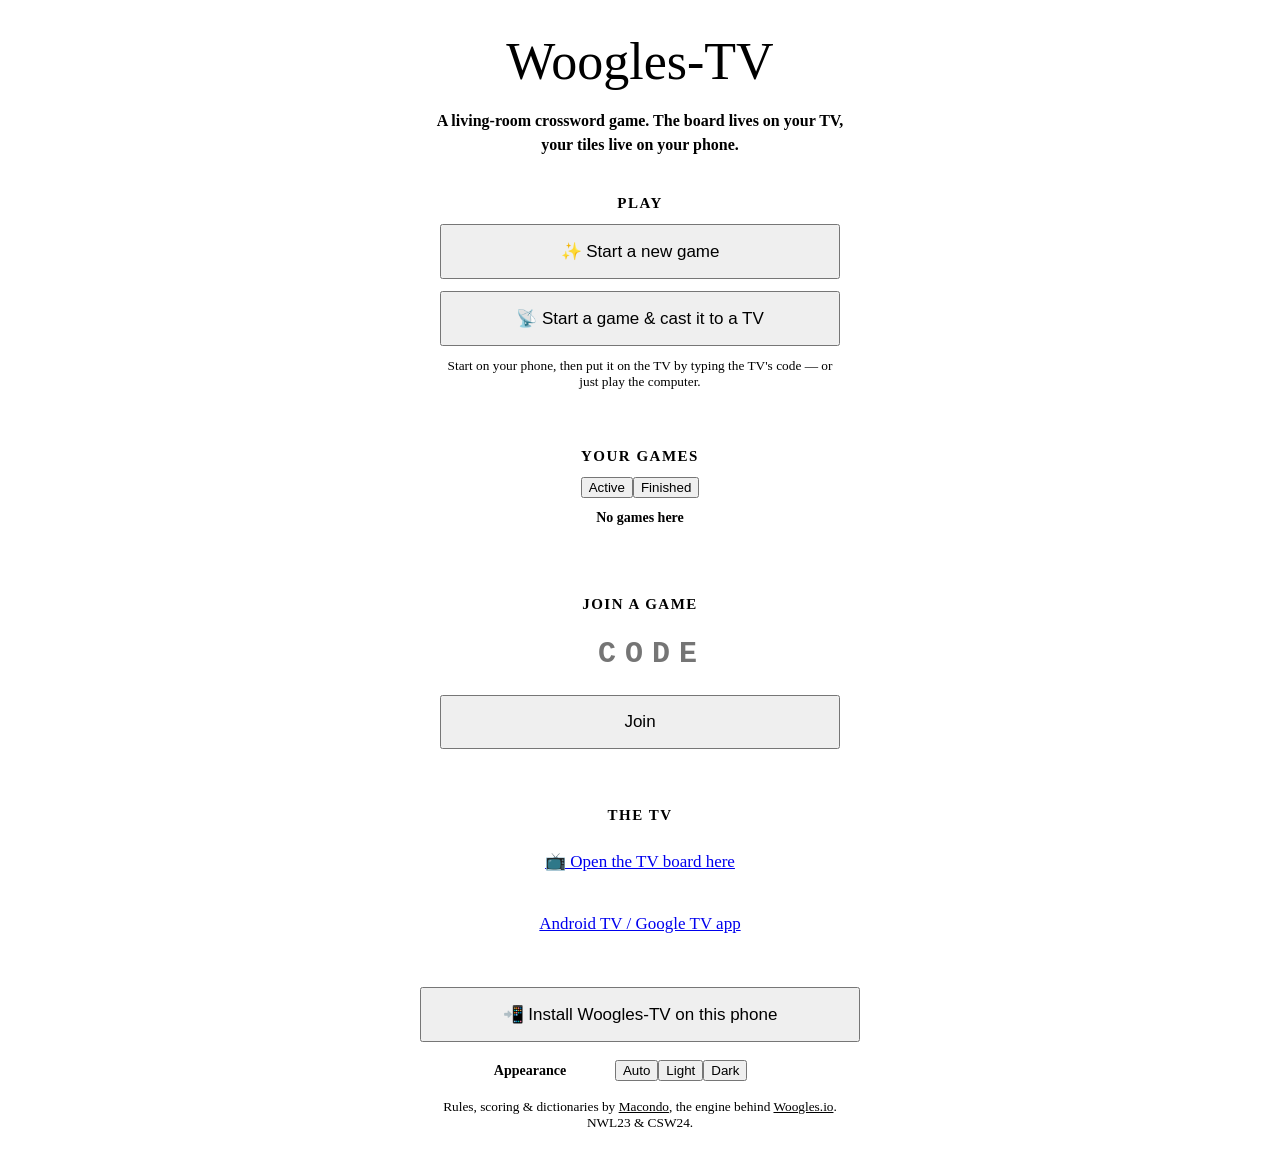
==== web/index.html @ a8b0dd12 "Backspace tile, recall returns cursor, games list filter/remove, home appearance - Phone: ⌫ Back rem" ====
<!doctype html>
<html lang="en" data-home="1"><head>
<meta charset="utf-8"><meta name="viewport" content="width=device-width,initial-scale=1,viewport-fit=cover">
<meta name="theme-color" content="#eeeeee"><meta name="referrer" content="no-referrer">
<title>Woogles-TV — living-room word game</title>
<link rel="icon" href="/static/icon.svg"><link rel="manifest" href="/manifest.webmanifest"><link rel="apple-touch-icon" href="/static/icon-192.png">
<link rel="stylesheet" href="/static/app.css">
<script src="/static/home-theme.js"></script>
<style>
 body { display: flex; min-height: 100vh; padding: 24px 16px; text-align: center; }
 main { margin: auto; width: 100%; max-width: 440px; display: flex; flex-direction: column; gap: 18px; }
 .logo { font-size: 52px; }
 .tag { color: var(--muted); font-weight: 600; margin: 0; line-height: 1.5; }
 .panel { background: var(--card); border-radius: 16px; box-shadow: var(--shadow); padding: 20px; display: flex; flex-direction: column; gap: 12px; }
 h2 { margin: 0; font-size: 15px; text-transform: uppercase; letter-spacing: .1em; color: var(--muted); }
 #code { font: inherit; font-family: "Roboto Mono", monospace; font-weight: 700; font-size: 30px; text-align: center; letter-spacing: .3em; text-transform: uppercase;
   padding: 12px; border-radius: 12px; border: 2px solid var(--line); background: var(--card2); color: var(--ink); width: 100%; }
 #code:focus { outline: none; border-color: var(--primary); }
 .btn { padding: 15px; font-size: 17px; }
 #err { color: var(--bad); font-weight: 700; margin: 0; } #err:empty { display: none; }
 .tiles { display: flex; justify-content: center; gap: 6px; }
 .tiles span { position: relative; width: 40px; height: 40px; }
 .tiles .tile { inset: 0; }
 small a { color: var(--primary); }
 .look { display: flex; align-items: center; justify-content: center; gap: 10px; font-weight: 700; font-size: 14px; }
 .look .seg { width: 210px; }
 .g { position: relative; } .g .x { width: 30px; height: 30px; border-radius: 99px; color: var(--muted); font-size: 16px; font-weight: 900; display: grid; place-items: center; }
 .g .x:hover { background: var(--card); } .g .rt { display: flex; align-items: center; gap: 6px; }
 .g .tag.old { background: transparent; color: var(--muted); }
 #gamesList:empty::after { content: "No games here"; color: var(--muted); font-weight: 600; font-size: 14px; }
 #gamesList { display: flex; flex-direction: column; gap: 8px; }
 .g { display: grid; grid-template-columns: 1fr auto; gap: 10px; align-items: center; text-align: left; padding: 12px 14px; border-radius: 12px;
   background: var(--card2); border: 1px solid var(--line); color: inherit; text-decoration: none; }
 .g .n { font-weight: 800; } .g .m { color: var(--muted); font-size: 13px; font-weight: 600; margin-top: 2px; }
 .g .sc { font-weight: 900; font-size: 18px; font-variant-numeric: tabular-nums; }
 .g .tag { display: inline-block; font-size: 11px; font-weight: 900; text-transform: uppercase; letter-spacing: .06em; padding: 1px 6px; border-radius: 5px; margin-right: 6px; background: var(--card); border: 1px solid var(--line); }
 .g .tag.turn { background: var(--primary); color: var(--primary-ink); border-color: transparent; }
 .g .tag.live { background: var(--timer-bg); color: var(--timer-ink); border-color: transparent; }
</style></head><body>
<main>
  <div class="logo"><span class="w">W</span>oogles<span class="tv">-TV</span></div>
  <p class="tag">A living-room crossword game. The board lives on your TV, your tiles live on your phone.</p>
  <div class="panel">
    <h2>Play</h2>
    <button class="btn primary" id="newBtn" type="button">✨ Start a new game</button>
    <button class="btn hidden" id="castBtn" type="button">📡 Start a game &amp; cast it to a TV</button>
    <small class="muted">Start on your phone, then put it on the TV by typing the TV's code — or just play the computer.</small>
  </div>
  <div class="panel hidden" id="myGames">
    <h2>Your games</h2>
    <div class="seg" id="gamesFilter"><button type="button" data-f="active" class="on">Active <span></span></button><button type="button" data-f="done">Finished <span></span></button></div>
    <div id="gamesList"></div>
    <small class="muted" id="gamesHint"></small>
  </div>
  <form class="panel" id="joinForm">
    <h2>Join a game</h2>
    <input id="code" maxlength="6" placeholder="CODE" autocomplete="off" autocapitalize="characters" spellcheck="false" inputmode="text" aria-label="Room code">
    <button class="btn primary">Join</button>
    <p id="err"></p>
  </form>
  <div class="panel">
    <h2>The TV</h2>
    <a class="btn" href="/tv">📺 Open the TV board here</a>
    <a class="btn ghost" href="/app">Android TV / Google TV app</a>
  </div>
  <button class="btn hidden" id="installBtn" type="button">📲 Install Woogles-TV on this phone</button>
  <div class="look"><span class="muted">Appearance</span><div class="seg" id="lookSeg"><button type="button" data-v="auto">Auto</button><button type="button" data-v="light">Light</button><button type="button" data-v="dark">Dark</button></div></div>
  <small class="muted">Rules, scoring &amp; dictionaries by <a href="https://github.com/domino14/macondo" rel="noopener">Macondo</a>, the engine behind <a href="https://woogles.io" rel="noopener">Woogles.io</a>. NWL23 &amp; CSW24.</small>
</main>
<script type="module" src="/static/index.js"></script>
</body></html>
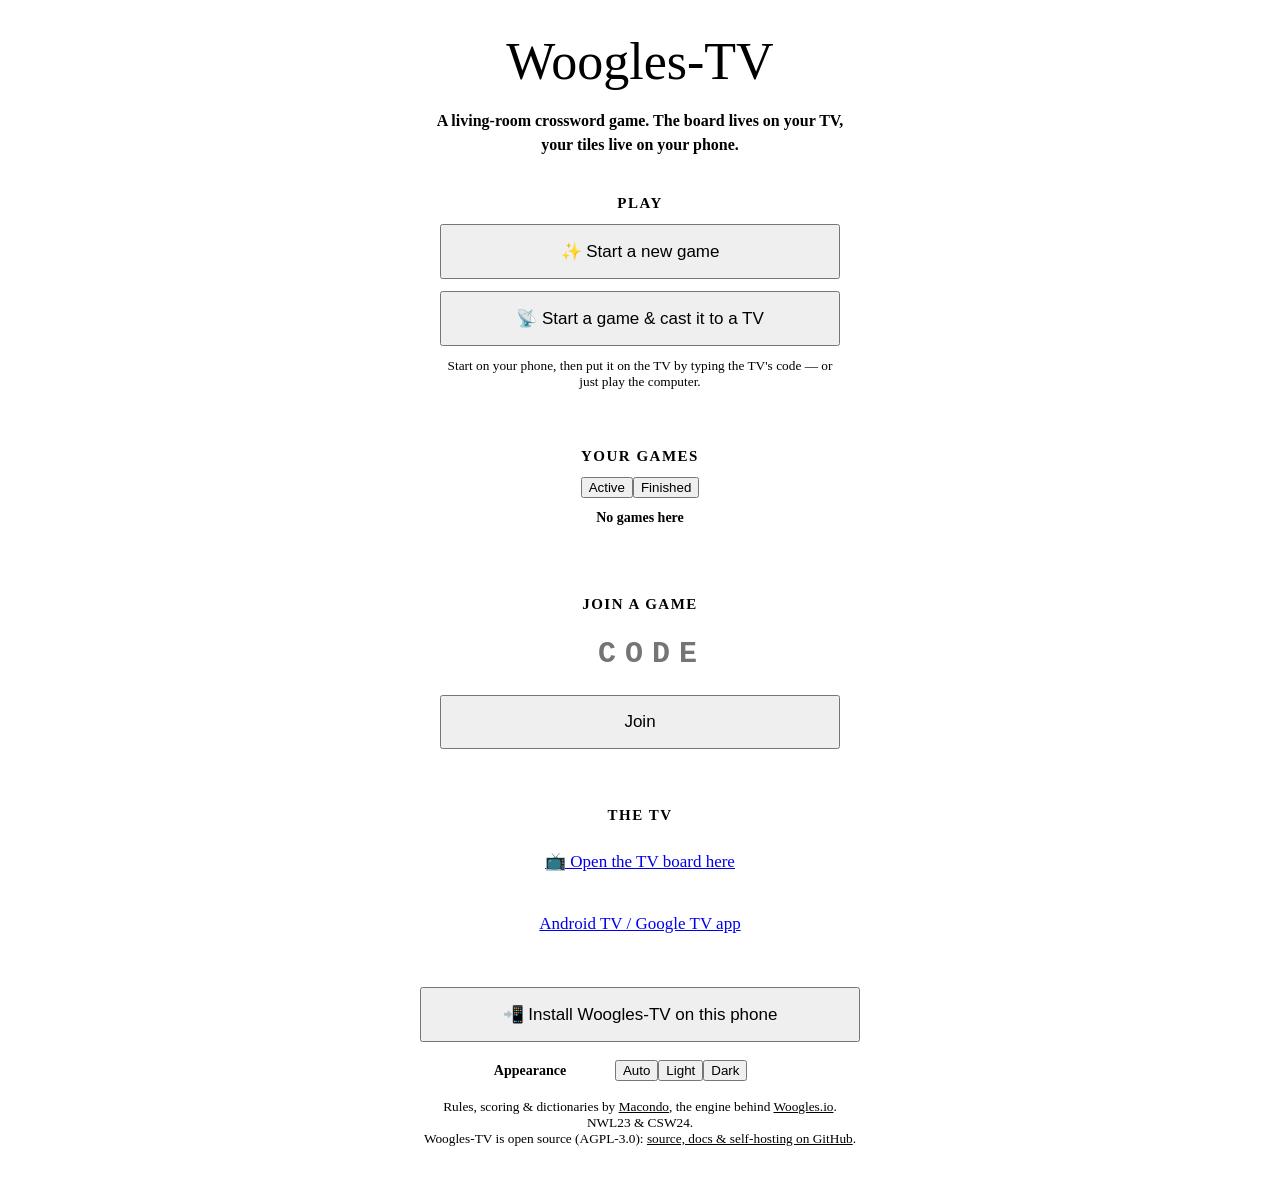
==== commit 0e7e097b: "Prepare public release: AGPL-3.0, docs, Docker, rack rearranging - License: AGPL-3.0-or-later (Macon" ====
--- a/web/index.html
+++ b/web/index.html
@@ -65,7 +65,7 @@
   </div>
   <button class="btn hidden" id="installBtn" type="button">📲 Install Woogles-TV on this phone</button>
   <div class="look"><span class="muted">Appearance</span><div class="seg" id="lookSeg"><button type="button" data-v="auto">Auto</button><button type="button" data-v="light">Light</button><button type="button" data-v="dark">Dark</button></div></div>
-  <small class="muted">Rules, scoring &amp; dictionaries by <a href="https://github.com/domino14/macondo" rel="noopener">Macondo</a>, the engine behind <a href="https://woogles.io" rel="noopener">Woogles.io</a>. NWL23 &amp; CSW24.</small>
+  <small class="muted">Rules, scoring &amp; dictionaries by <a href="https://github.com/domino14/macondo" rel="noopener">Macondo</a>, the engine behind <a href="https://woogles.io" rel="noopener">Woogles.io</a>. NWL23 &amp; CSW24.<br>Woogles-TV is open source (AGPL-3.0): <a href="https://github.com/jgbrwn/woogles-tv" rel="noopener">source, docs &amp; self-hosting on GitHub</a>.</small>
 </main>
 <script type="module" src="/static/index.js"></script>
 </body></html>
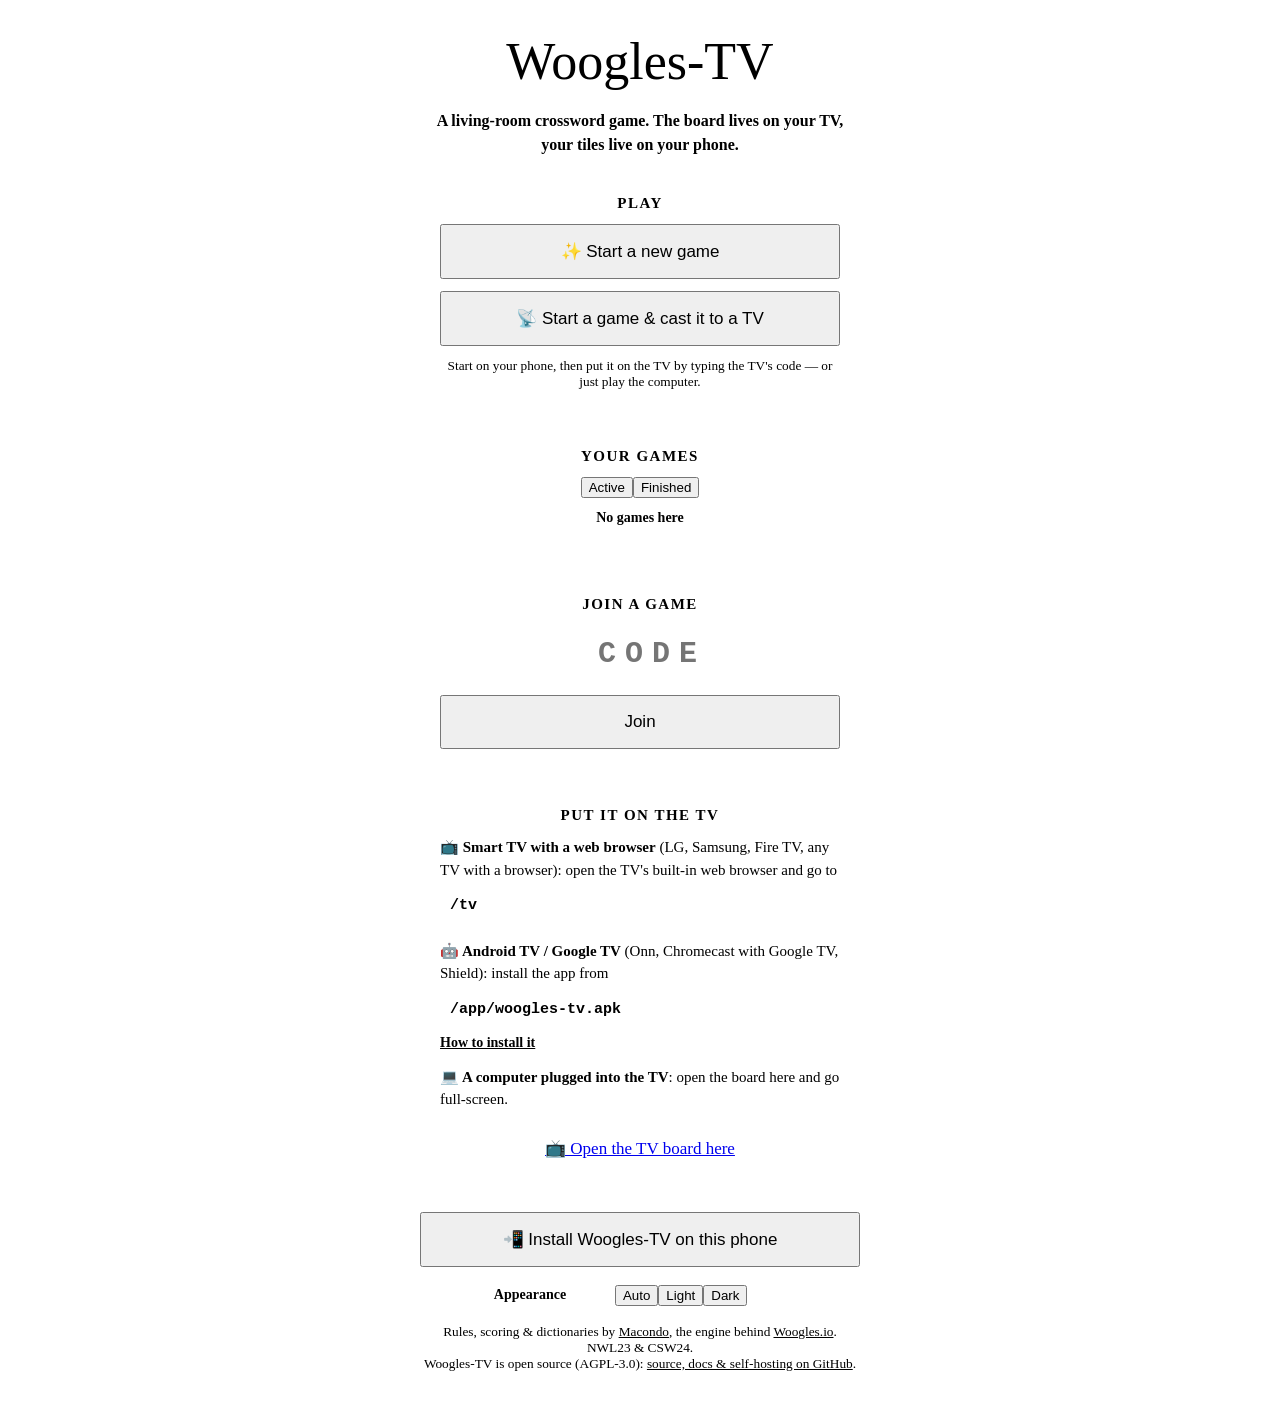
==== commit 06720ef7: "Home page: "Put it on the TV" with the addresses to type The TV section now says how to get the boar" ====
--- a/web/index.html
+++ b/web/index.html
@@ -22,6 +22,11 @@
  .tiles span { position: relative; width: 40px; height: 40px; }
  .tiles .tile { inset: 0; }
  small a { color: var(--primary); }
+ .way { text-align: left; font-size: 15px; line-height: 1.5; color: var(--muted); }
+ .way b { color: var(--ink); }
+ .way a { color: var(--primary); font-weight: 700; font-size: 14px; }
+ .url { display: block; margin: 6px 0 2px; padding: 8px 10px; border-radius: 8px; background: var(--card2); border: 1px solid var(--line);
+   font-family: "Roboto Mono", monospace; font-weight: 700; font-size: 15px; color: var(--ink); overflow-wrap: anywhere; user-select: all; -webkit-user-select: all; }
  .look { display: flex; align-items: center; justify-content: center; gap: 10px; font-weight: 700; font-size: 14px; }
  .look .seg { width: 210px; }
  .g { position: relative; } .g .x { width: 30px; height: 30px; border-radius: 99px; color: var(--muted); font-size: 16px; font-weight: 900; display: grid; place-items: center; }
@@ -58,10 +63,14 @@
     <button class="btn primary">Join</button>
     <p id="err"></p>
   </form>
-  <div class="panel">
-    <h2>The TV</h2>
+  <div class="panel" id="tvPanel">
+    <h2>Put it on the TV</h2>
+    <div class="way"><b>📺 Smart TV with a web browser</b> (LG, Samsung, Fire TV, any TV with a browser): open the TV's
+      built-in web browser and go to<span class="url" id="tvUrl">/tv</span></div>
+    <div class="way" id="apkWay"><b>🤖 Android TV / Google TV</b> (Onn, Chromecast with Google TV, Shield): install the
+      app from<span class="url" id="apkUrl">/app/woogles-tv.apk</span><a href="/app">How to install it</a></div>
+    <div class="way"><b>💻 A computer plugged into the TV</b>: open the board here and go full-screen.</div>
     <a class="btn" href="/tv">📺 Open the TV board here</a>
-    <a class="btn ghost" href="/app">Android TV / Google TV app</a>
   </div>
   <button class="btn hidden" id="installBtn" type="button">📲 Install Woogles-TV on this phone</button>
   <div class="look"><span class="muted">Appearance</span><div class="seg" id="lookSeg"><button type="button" data-v="auto">Auto</button><button type="button" data-v="light">Light</button><button type="button" data-v="dark">Dark</button></div></div>
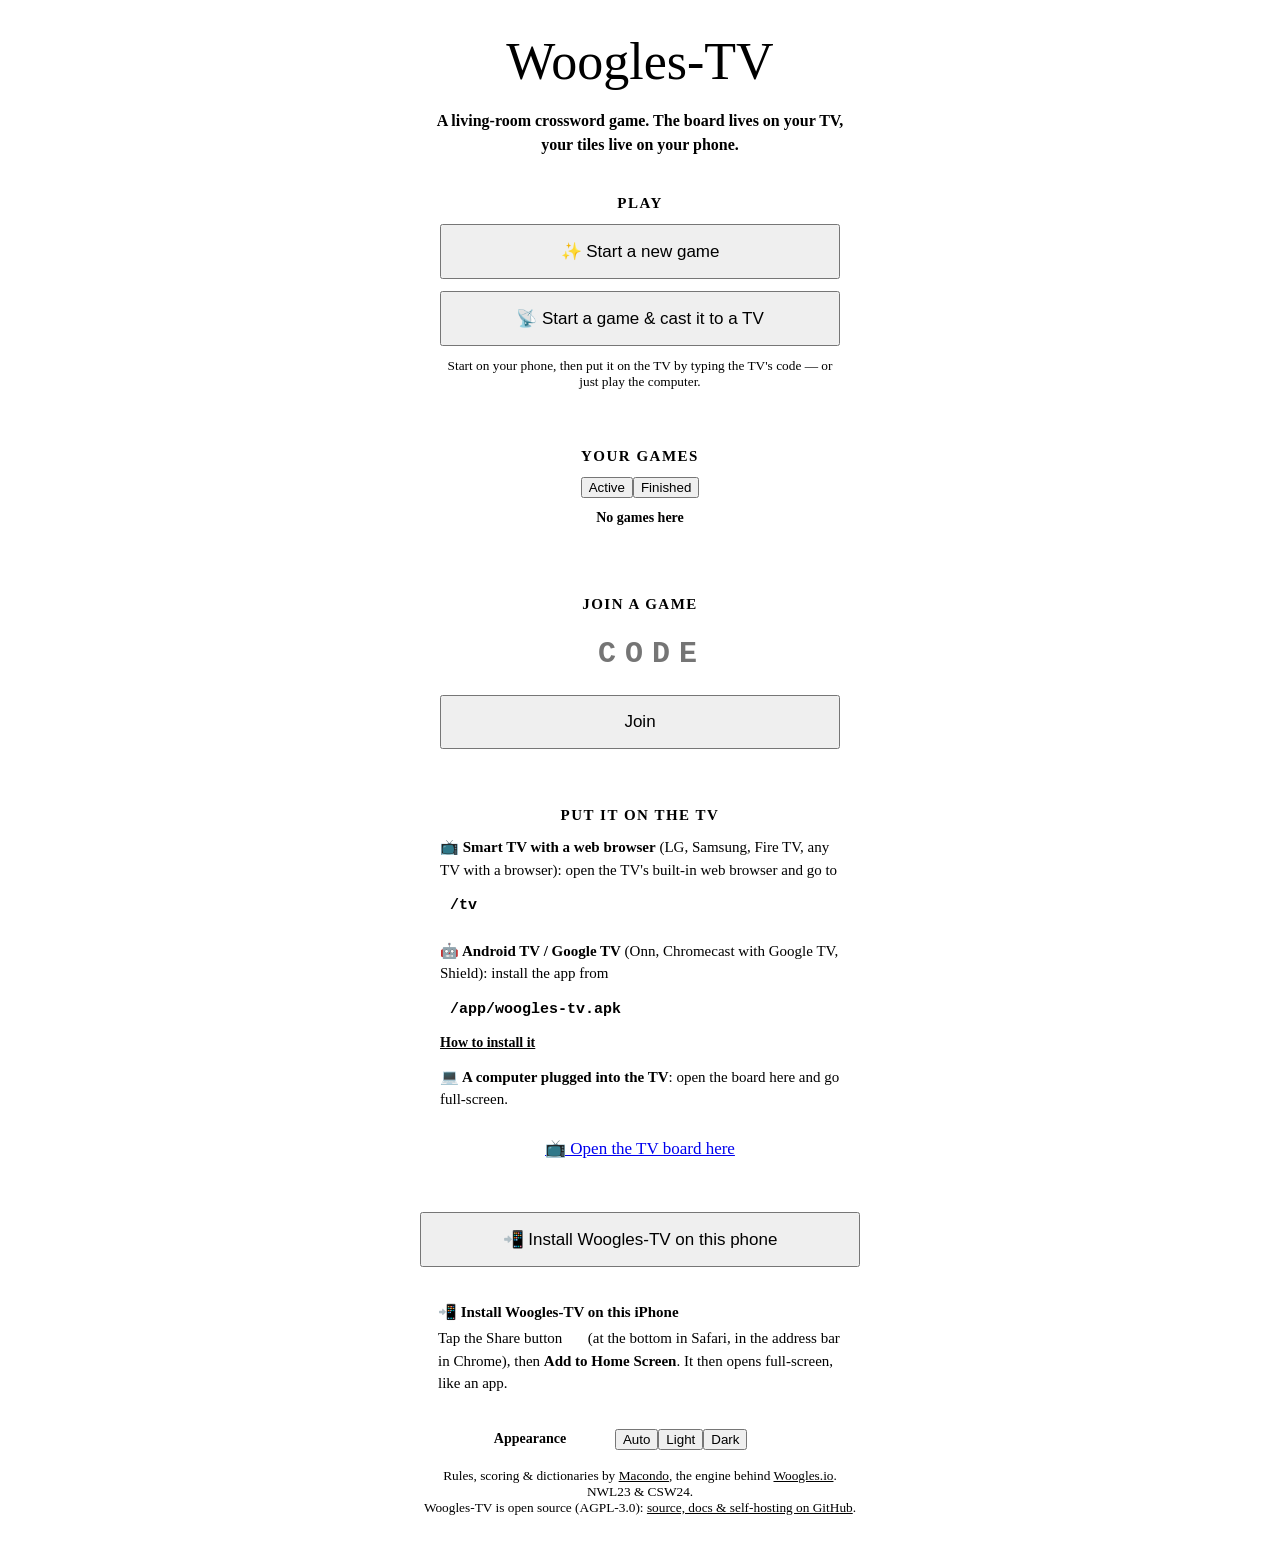
==== commit edf7b54a: "Bot faces, iPhone install steps, scorecard double-tap hint - Each computer opponent has its own robo" ====
--- a/web/index.html
+++ b/web/index.html
@@ -27,6 +27,9 @@
  .way a { color: var(--primary); font-weight: 700; font-size: 14px; }
  .url { display: block; margin: 6px 0 2px; padding: 8px 10px; border-radius: 8px; background: var(--card2); border: 1px solid var(--line);
    font-family: "Roboto Mono", monospace; font-weight: 700; font-size: 15px; color: var(--ink); overflow-wrap: anywhere; user-select: all; -webkit-user-select: all; }
+ .iosInstall { text-align: left; font-size: 15px; line-height: 1.5; color: var(--muted); background: var(--card); border-radius: 16px; box-shadow: var(--shadow); padding: 16px 18px; }
+ .iosInstall > b:first-child { display: block; margin-bottom: 4px; } .iosInstall b { color: var(--ink); }
+ .shareIco { width: 1.2em; height: 1.2em; vertical-align: -.25em; fill: none; stroke: var(--primary); stroke-width: 2; stroke-linecap: round; stroke-linejoin: round; }
  .look { display: flex; align-items: center; justify-content: center; gap: 10px; font-weight: 700; font-size: 14px; }
  .look .seg { width: 210px; }
  .g { position: relative; } .g .x { width: 30px; height: 30px; border-radius: 99px; color: var(--muted); font-size: 16px; font-weight: 900; display: grid; place-items: center; }
@@ -73,6 +76,9 @@
     <a class="btn" href="/tv">📺 Open the TV board here</a>
   </div>
   <button class="btn hidden" id="installBtn" type="button">📲 Install Woogles-TV on this phone</button>
+  <div class="iosInstall hidden" id="iosInstall"><b>📲 Install Woogles-TV on this <span id="iosDev">iPhone</span></b>
+    Tap the Share button <svg class="shareIco" viewBox="0 0 24 24" role="img" aria-label="Share"><path d="M12 3v12M8 7l4-4 4 4M8.5 10H6.5a1.5 1.5 0 0 0-1.5 1.5v8A1.5 1.5 0 0 0 6.5 21h11a1.5 1.5 0 0 0 1.5-1.5v-8a1.5 1.5 0 0 0-1.5-1.5h-2"/></svg> (at the bottom in Safari, in the address bar in Chrome),
+    then <b>Add to Home Screen</b>. It then opens full-screen, like an app.</div>
   <div class="look"><span class="muted">Appearance</span><div class="seg" id="lookSeg"><button type="button" data-v="auto">Auto</button><button type="button" data-v="light">Light</button><button type="button" data-v="dark">Dark</button></div></div>
   <small class="muted">Rules, scoring &amp; dictionaries by <a href="https://github.com/domino14/macondo" rel="noopener">Macondo</a>, the engine behind <a href="https://woogles.io" rel="noopener">Woogles.io</a>. NWL23 &amp; CSW24.<br>Woogles-TV is open source (AGPL-3.0): <a href="https://github.com/jgbrwn/woogles-tv" rel="noopener">source, docs &amp; self-hosting on GitHub</a>.</small>
 </main>
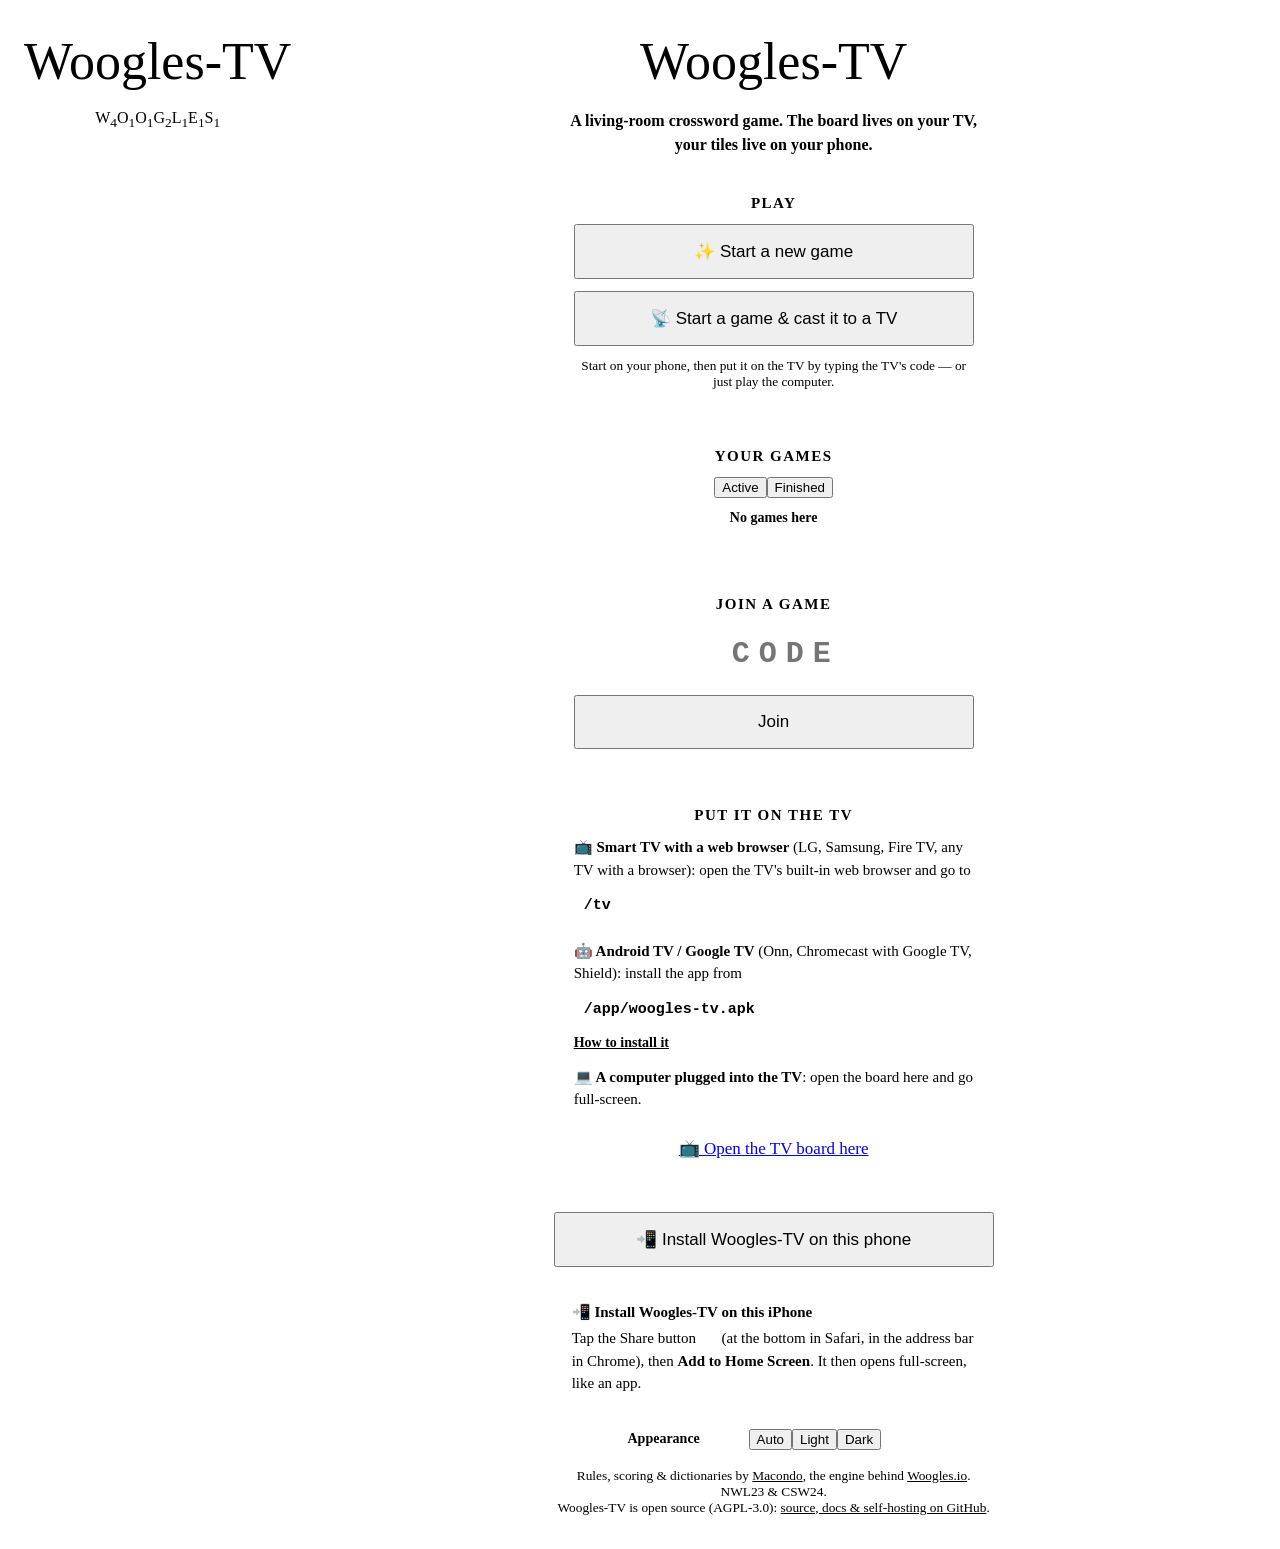
==== commit 4e728dbd: "Phones: the Woogles-TV tile wave as a splash, once each time the app is opened It covers the page wh" ====
--- a/web/index.html
+++ b/web/index.html
@@ -3,9 +3,10 @@
 <meta charset="utf-8"><meta name="viewport" content="width=device-width,initial-scale=1,viewport-fit=cover">
 <meta name="theme-color" content="#eeeeee"><meta name="referrer" content="no-referrer">
 <title>Woogles-TV — living-room word game</title>
-<link rel="icon" href="/static/icon.svg"><link rel="manifest" href="/manifest.webmanifest"><link rel="apple-touch-icon" href="/static/icon-192.png">
+<link rel="icon" href="/static/wtv2-favicon.svg"><link rel="manifest" href="/manifest.webmanifest"><link rel="apple-touch-icon" href="/static/wtv2-apple.png">
 <link rel="stylesheet" href="/static/app.css">
 <script src="/static/home-theme.js"></script>
+<script src="/static/splash.js"></script>
 <style>
  body { display: flex; min-height: 100vh; padding: 24px 16px; text-align: center; }
  main { margin: auto; width: 100%; max-width: 440px; display: flex; flex-direction: column; gap: 18px; }
@@ -45,8 +46,9 @@
  .g .tag.turn { background: var(--primary); color: var(--primary-ink); border-color: transparent; }
  .g .tag.live { background: var(--timer-bg); color: var(--timer-ink); border-color: transparent; }
 </style></head><body>
+<div id="splash" aria-hidden="true"><div class="wtGlow"></div><div class="wtArt"><div class="wtBrand"><div class="logo"><span class="w">W</span>oogles<span class="tv">-TV</span></div><img class="appIcon" src="/static/wtv2-icon.svg" alt=""></div><div class="wtTiles"><span style="--i:0">W<sub>4</sub></span><span style="--i:1">O<sub>1</sub></span><span style="--i:2">O<sub>1</sub></span><span style="--i:3">G<sub>2</sub></span><span style="--i:4">L<sub>1</sub></span><span style="--i:5">E<sub>1</sub></span><span style="--i:6">S<sub>1</sub></span></div></div></div>
 <main>
-  <div class="logo"><span class="w">W</span>oogles<span class="tv">-TV</span></div>
+  <div class="logo"><span class="w">W</span>oogles<span class="tv">-TV</span><img class="appIcon" src="/static/wtv2-icon.svg" alt=""></div>
   <p class="tag">A living-room crossword game. The board lives on your TV, your tiles live on your phone.</p>
   <div class="panel">
     <h2>Play</h2>
